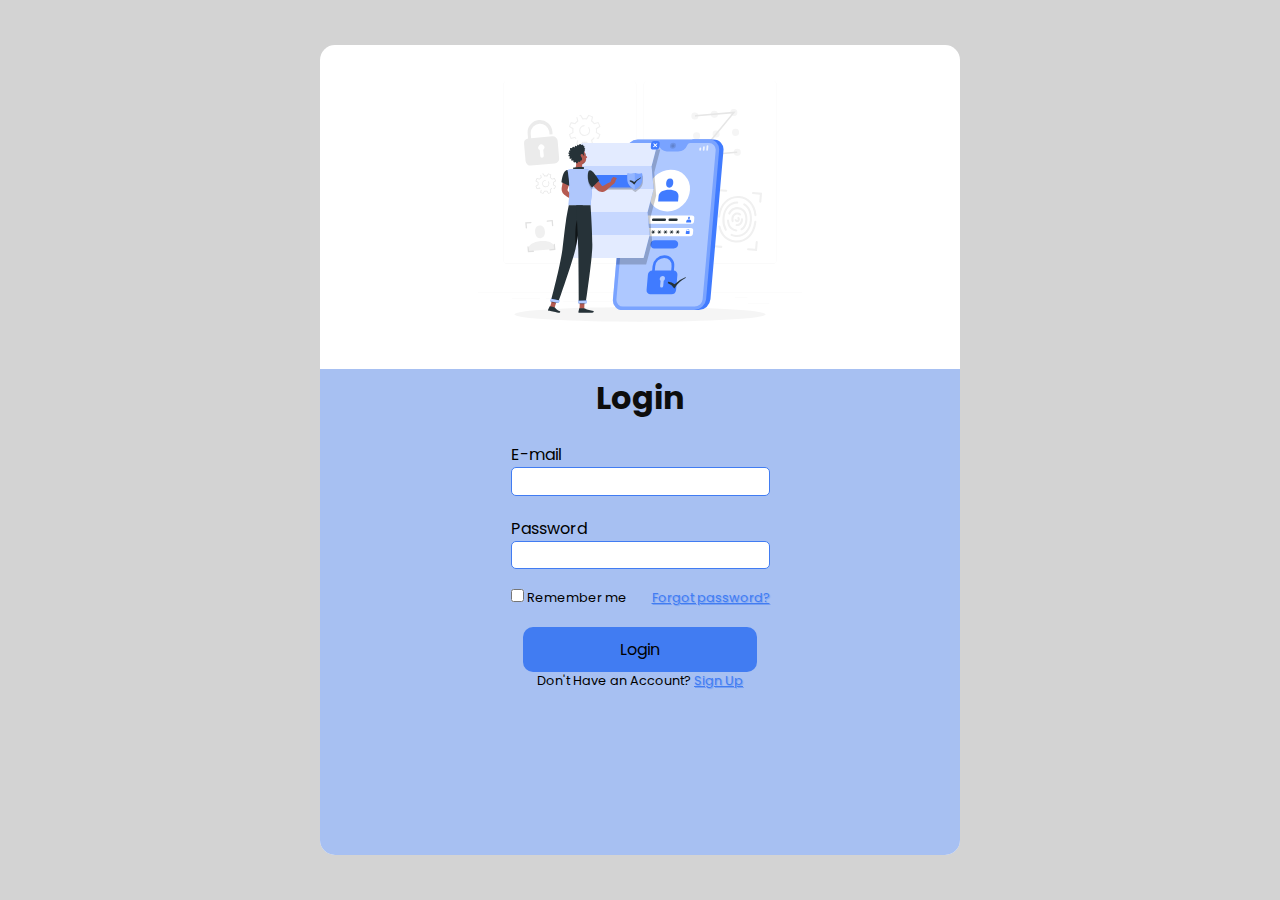
==== Login_Responsivo/index.html @ e2ac5228 "mobile first" ====
<!DOCTYPE html>
<html lang="pt-br">

<head>
    <meta charset="UTF-8">
    <meta name="viewport" content="width=device-width, initial-scale=1.0">
    <title>Login Responsivo</title>
    <link rel="stylesheet" href="style.css">
</head>

<body>
    <main>
        <section id="login">
            <div id="img">
            </div>
            <div id="form">
                <h1>Login</h1>
                <form action="#" method="post" autocomplete="on">
                    <div id="div-mail">
                        <label for="email-id">E-mail</label>
                        <input type="email" name="email" id="email-id">
                    </div>
                    <div id="div-pass">
                        <label for="password-id">Password</label>
                        <input type="password" name="password" id="password-id">
                    </div>
                    <div id="remember-forgot-box">
                        <div id="container">
                            <span id="checkmark"></span>
                            <input type="checkbox" name="remember" id="remember-id">
                            <label for="remember-id" id="remember-text">Remember me</label>
                        </div>

                        <a href="#" id="destaque">Forgot password?</a>
                    </div>
                    <div id="botao">
                        <input type="submit" value="Login" id="botao-login">
                        <p>Don't Have an Account? <a href="#" id="destaque">Sign Up</a></p>
                    </div>
                </form>
            </div>
        </section>
    </main>
</body>

</html>
---- Login_Responsivo/style.css ----
@charset "UTF-8";
@import url('https://fonts.googleapis.com/css2?family=Poppins&display=swap');


:root {
    --color-1: #417CF2;
    --color-2: #77A0F2;
    --color-3: #A7C0F2;
    --color-4: #AFC8FF;
    --color-5: #0D0D0D;
}

* {
    margin: 0;
    padding: 0;
    font-family: 'Poppins', sans-serif;
}

main {
    background-color: lightgray;
    width: 100vw;
    height: 100vh;
    display: flex;
    justify-content: center;
    align-items: center;
}

#login {
    background-color: white;
    width: 50vw;
    height: 90vh;
    border-radius: 15px;
}

section>div {
    width: 100%;
}

#img {
    background-image: url('./imgs/Privacypolicy-rafiki.svg');
    background-size: contain;
    background-position: center center;
    background-repeat: no-repeat;
    height: 40%;
}

#form {
    height: 60%;
    background-color: var(--color-3);
    display: flex;
    flex-direction: column;
    align-items: center;
    border-radius: 0 0 15px 15px;
}

#form h1 {
    font-size: 2em;
    padding: 5px;
    color: var(--color-5);
}

form>div {
    display: flex;
    flex-direction: column;
    padding: 5px;
    margin: 10px;
}

#remember-forgot-box {
    flex-direction: row;
    justify-content: space-between;
    font-size: 0.8em;
}

#remember-forgot-box a {
    color: var(--color-1);
    text-shadow: 1px 1px 1px var(--color-2);
}

#botao-login {
    font-size: 1em;
    width: 90%;
    margin: auto;
    padding: 10px;
    border-radius: 10px;
    background-color: var(--color-1);
    border: none;
}

#botao p {
    font-size: 0.8em;
    margin: auto;
}

#botao a {
    color: var(--color-1);
    text-shadow: 1px 1px 1px var(--color-2);
}

#email-id,
#password-id {
    border-radius: 5px;
    border: 1px solid var(--color-1);
    height: 2em;
}
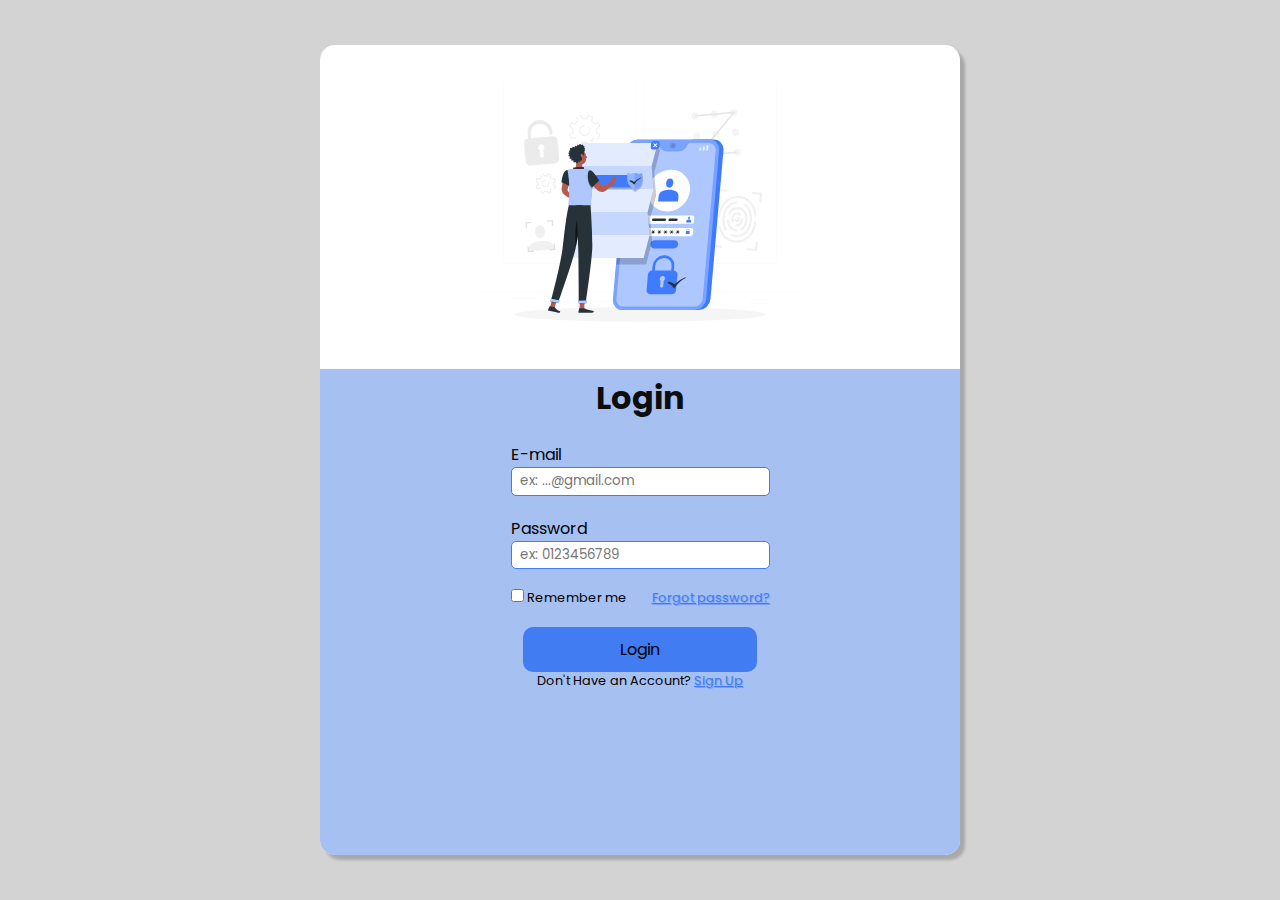
==== commit eabdd600: "box shadow" ====
--- a/Login_Responsivo/index.html
+++ b/Login_Responsivo/index.html
@@ -18,11 +18,11 @@
                 <form action="#" method="post" autocomplete="on">
                     <div id="div-mail">
                         <label for="email-id">E-mail</label>
-                        <input type="email" name="email" id="email-id">
+                        <input placeholder="  ex: ...@gmail.com" type="email" name="email" id="email-id">
                     </div>
                     <div id="div-pass">
                         <label for="password-id">Password</label>
-                        <input type="password" name="password" id="password-id">
+                        <input placeholder="  ex: 0123456789" type="password" name="password" id="password-id">
                     </div>
                     <div id="remember-forgot-box">
                         <div id="container">
--- a/Login_Responsivo/style.css
+++ b/Login_Responsivo/style.css
@@ -30,6 +30,7 @@
     width: 50vw;
     height: 90vh;
     border-radius: 15px;
+    box-shadow: 5px 5px 3px rgba(0, 0, 0, 0.2);
 }
 
 section>div {
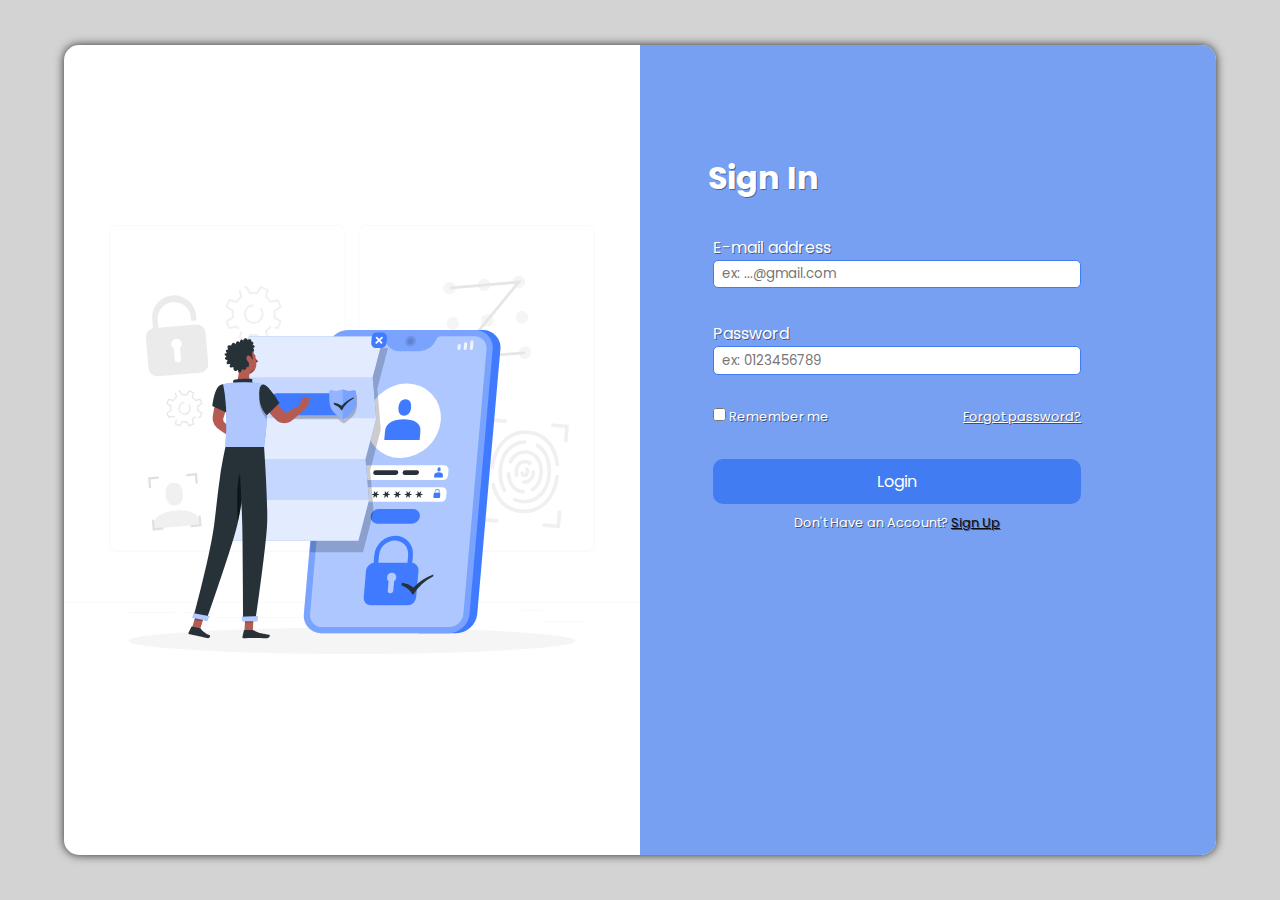
==== commit 8e27ac92: "desktop model" ====
--- a/Login_Responsivo/index.html
+++ b/Login_Responsivo/index.html
@@ -5,6 +5,7 @@
     <meta charset="UTF-8">
     <meta name="viewport" content="width=device-width, initial-scale=1.0">
     <title>Login Responsivo</title>
+    <link rel="stylesheet" href="./media-styles/mediaquery.css">
     <link rel="stylesheet" href="style.css">
 </head>
 
@@ -14,10 +15,10 @@
             <div id="img">
             </div>
             <div id="form">
-                <h1>Login</h1>
+                <h1>Sign In</h1>
                 <form action="#" method="post" autocomplete="on">
                     <div id="div-mail">
-                        <label for="email-id">E-mail</label>
+                        <label for="email-id">E-mail address</label>
                         <input placeholder="  ex: ...@gmail.com" type="email" name="email" id="email-id">
                     </div>
                     <div id="div-pass">
@@ -26,9 +27,9 @@
                     </div>
                     <div id="remember-forgot-box">
                         <div id="container">
-                            <span id="checkmark"></span>
                             <input type="checkbox" name="remember" id="remember-id">
-                            <label for="remember-id" id="remember-text">Remember me</label>
+                            <label style="color: white; text-shadow: 1px 1px 0 rgba(0, 0, 0, 0.5);" for="remember-id"
+                                id="remember-text">Remember me</label>
                         </div>
 
                         <a href="#" id="destaque">Forgot password?</a>
--- a/Login_Responsivo/media-styles/mediaquery.css
+++ b/Login_Responsivo/media-styles/mediaquery.css
@@ -0,0 +1,47 @@
+@charset "UTF-8";
+
+@media screen and (min-width: 768px) {
+
+    section#login {
+        width: 90vw;
+        display: flex;
+        flex-direction: row;
+    }
+
+    #login>div {
+        height: 100%;
+        border-radius: 0 15px 15px 0;
+    }
+
+    #form {
+        width: 100%;
+        height: 80%;
+        display: block;
+        border-radius: none;
+    }
+
+
+    #form form>div {
+        width: 80%;
+        margin-top: 5%;
+    }
+
+    #form h1 {
+        margin-top: 18%;
+        margin-left: 20px;
+        width: 80%;
+    }
+
+    form {
+        width: 80%;
+    }
+
+    #botao-login {
+        width: 100%;
+    }
+
+    #botao p {
+        padding-top: 10px;
+    }
+
+}--- a/Login_Responsivo/style.css
+++ b/Login_Responsivo/style.css
@@ -30,7 +30,8 @@
     width: 50vw;
     height: 90vh;
     border-radius: 15px;
-    box-shadow: 5px 5px 3px rgba(0, 0, 0, 0.2);
+    box-shadow: 0px 0px 10px rgba(0, 0, 0, 0.8);
+    transition: width 0.3s, height 0.3s;
 }
 
 section>div {
@@ -47,24 +48,31 @@
 
 #form {
     height: 60%;
-    background-color: var(--color-3);
+    background-color: var(--color-2);
     display: flex;
     flex-direction: column;
     align-items: center;
-    border-radius: 0 0 15px 15px;
+    border-radius: 0 0px 15px 15px;
 }
 
 #form h1 {
     font-size: 2em;
     padding: 5px;
-    color: var(--color-5);
+    color: white;
+    text-shadow: 1px 1px 0 rgba(0, 0, 0, 0.375);
 }
+
 
 form>div {
     display: flex;
     flex-direction: column;
     padding: 5px;
     margin: 10px;
+}
+
+form>div>label {
+    color: white;
+    text-shadow: 1px 1px 0 rgba(0, 0, 0, 0.46);
 }
 
 #remember-forgot-box {
@@ -74,13 +82,13 @@
 }
 
 #remember-forgot-box a {
-    color: var(--color-1);
-    text-shadow: 1px 1px 1px var(--color-2);
+    color: white;
+    text-shadow: 1px 1px 0px rgba(0, 0, 0, 0.5);
 }
 
 #botao-login {
     font-size: 1em;
-    width: 90%;
+    width: 100%;
     margin: auto;
     padding: 10px;
     border-radius: 10px;
@@ -89,13 +97,14 @@
 }
 
 #botao p {
+    text-shadow: 1px 1px 0 rgba(0, 0, 0, 0.5);
+    color: white;
     font-size: 0.8em;
     margin: auto;
 }
 
 #botao a {
-    color: var(--color-1);
-    text-shadow: 1px 1px 1px var(--color-2);
+    color: var(--color-5);
 }
 
 #email-id,
@@ -103,4 +112,8 @@
     border-radius: 5px;
     border: 1px solid var(--color-1);
     height: 2em;
+}
+
+#botao input {
+    color: white;
 }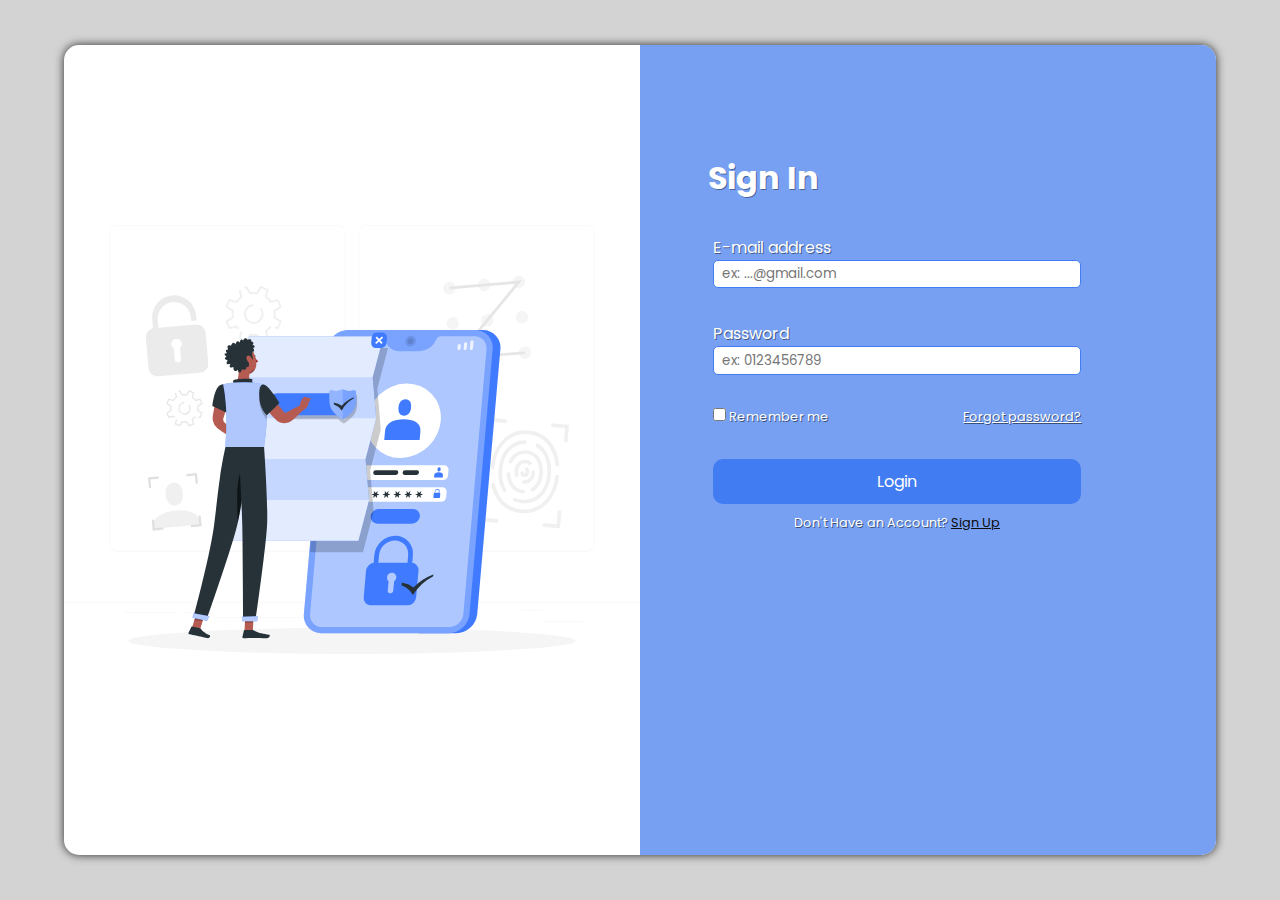
==== commit f6c6b6f2: "remove text-shadow" ====
--- a/Login_Responsivo/index.html
+++ b/Login_Responsivo/index.html
@@ -23,7 +23,8 @@
                     </div>
                     <div id="div-pass">
                         <label for="password-id">Password</label>
-                        <input placeholder="  ex: 0123456789" type="password" name="password" id="password-id">
+                        <input placeholder="  ex: 0123456789" type="password" name="password" id="password-id" required
+                            minlength="8">
                     </div>
                     <div id="remember-forgot-box">
                         <div id="container">
--- a/Login_Responsivo/style.css
+++ b/Login_Responsivo/style.css
@@ -105,6 +105,7 @@
 
 #botao a {
     color: var(--color-5);
+    text-shadow: none;
 }
 
 #email-id,
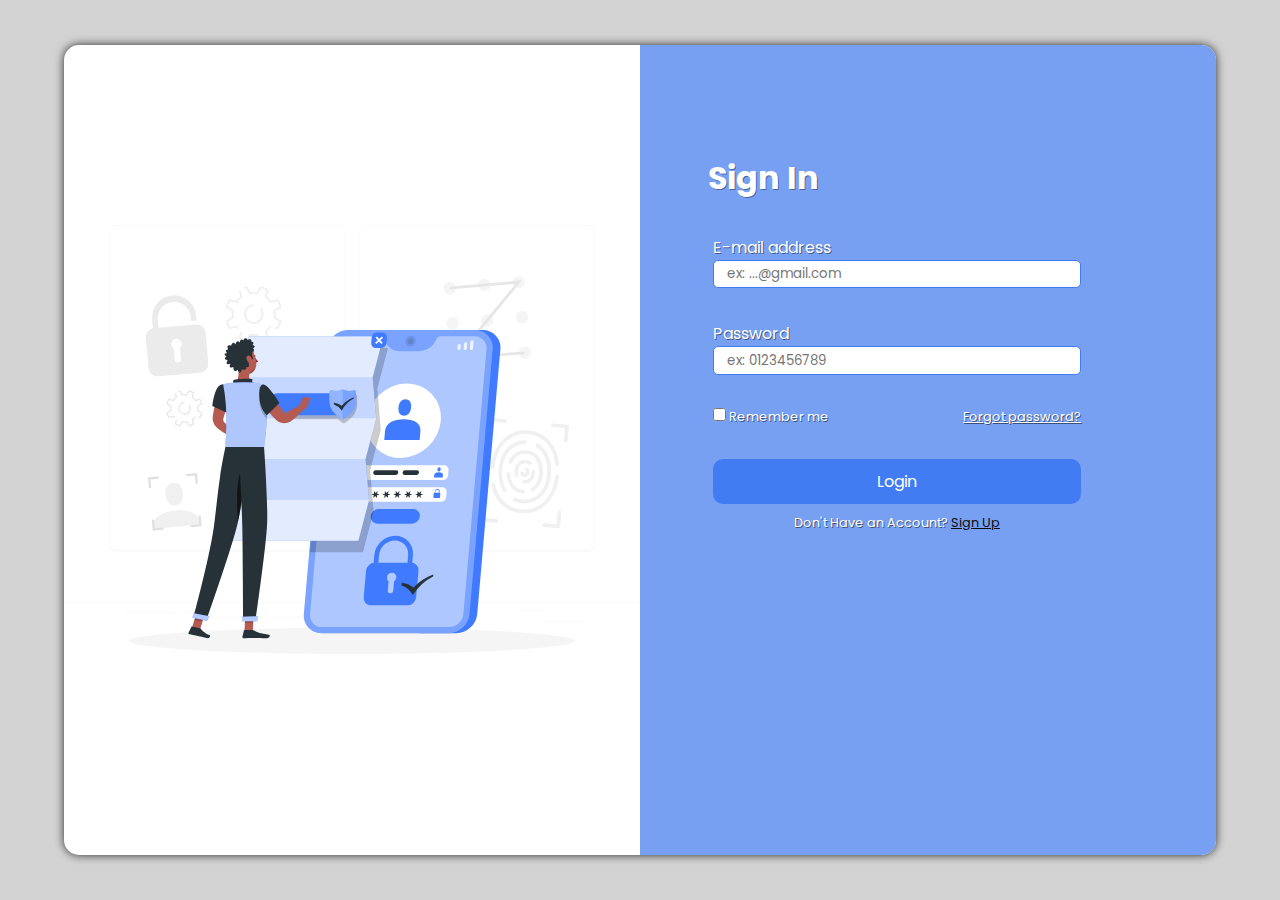
==== commit de4ebe82: "button:hover style" ====
--- a/Login_Responsivo/index.html
+++ b/Login_Responsivo/index.html
@@ -19,12 +19,13 @@
                 <form action="#" method="post" autocomplete="on">
                     <div id="div-mail">
                         <label for="email-id">E-mail address</label>
-                        <input placeholder="  ex: ...@gmail.com" type="email" name="email" id="email-id">
+                        <input placeholder="  ex: ...@gmail.com" type="email" name="email" id="email-id"
+                            style="text-indent: 5px;">
                     </div>
                     <div id="div-pass">
                         <label for="password-id">Password</label>
                         <input placeholder="  ex: 0123456789" type="password" name="password" id="password-id" required
-                            minlength="8">
+                            minlength="8" style="text-indent: 5px;">
                     </div>
                     <div id="remember-forgot-box">
                         <div id="container">
--- a/Login_Responsivo/style.css
+++ b/Login_Responsivo/style.css
@@ -27,7 +27,7 @@
 
 #login {
     background-color: white;
-    width: 50vw;
+    width: 55vw;
     height: 90vh;
     border-radius: 15px;
     box-shadow: 0px 0px 10px rgba(0, 0, 0, 0.8);
@@ -117,4 +117,9 @@
 
 #botao input {
     color: white;
+    cursor: pointer;
+}
+
+#botao input:hover {
+    background-color: #3161c1;
 }